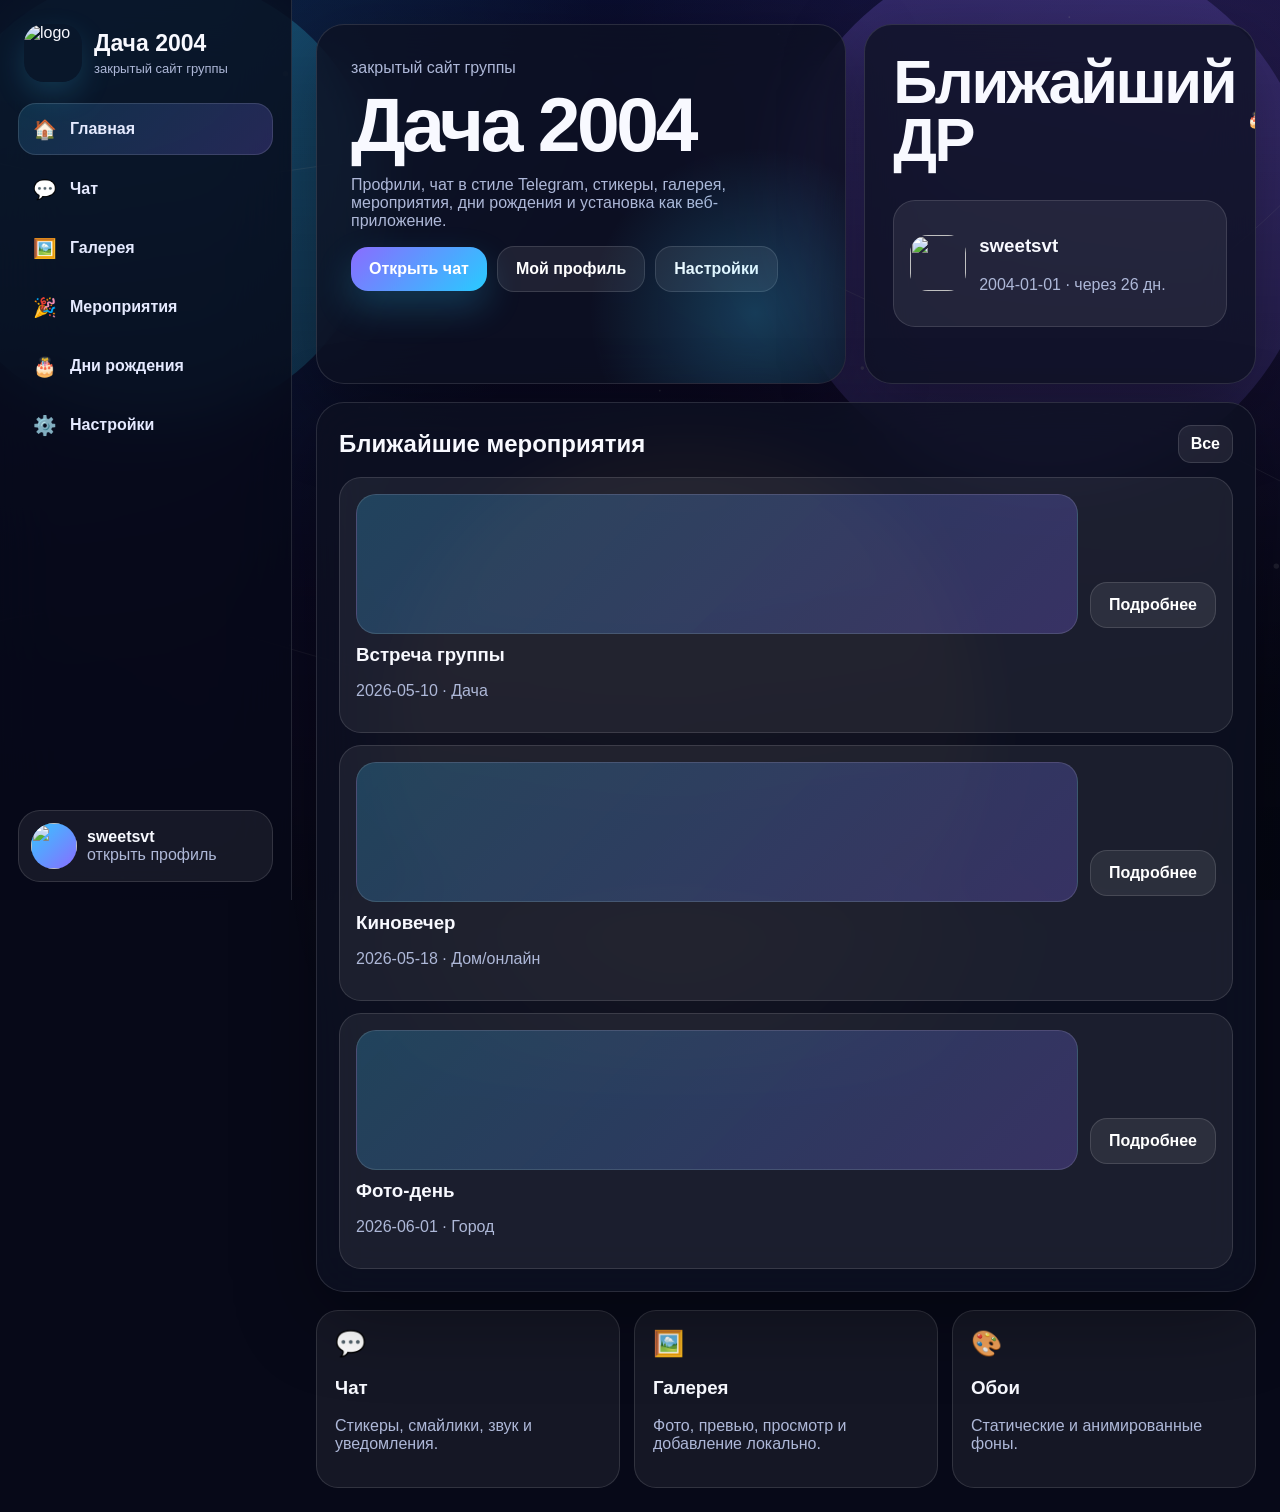
==== index.html @ 04b98eeb "Add files via upload" ====
<!doctype html><html lang="ru"><head><meta charset="utf-8"><meta name="viewport" content="width=device-width,initial-scale=1"><title>Главная — Дача 2004</title><link rel="manifest" href="manifest.webmanifest"><link rel="stylesheet" href="assets/css/style.css"><link rel="icon" href="assets/img/logo.png"></head><body><script src="assets/js/app.js"></script><script>mount('home',`<section class="hero"><div class="card hero-main"><div class="muted">закрытый сайт группы</div><h2>Дача 2004</h2><p class="muted">Профили, чат в стиле Telegram, стикеры, галерея, мероприятия, дни рождения и установка как веб-приложение.</p><div class="row"><a class="btn" href="chat.html">Открыть чат</a><a class="btn ghost" href="profile.html">Мой профиль</a><a class="btn ghost" href="settings.html">Настройки</a></div></div><div class="card birthday-card"><div class="section-title"><h2>Ближайший ДР</h2><span>🎂</span></div><div id="bd"></div></div></section><section class="card section"><div class="section-title"><h2>Ближайшие мероприятия</h2><a class="btn ghost small" href="events.html">Все</a></div><div id="evs" class="event-list"></div></section><section class="grid"><a class="tile" href="chat.html"><div class="icon">💬</div><h3>Чат</h3><p class="muted">Стикеры, смайлики, звук и уведомления.</p></a><a class="tile" href="gallery.html"><div class="icon">🖼️</div><h3>Галерея</h3><p class="muted">Фото, превью, просмотр и добавление локально.</p></a><a class="tile" href="settings.html"><div class="icon">🎨</div><h3>Обои</h3><p class="muted">Статические и анимированные фоны.</p></a></section><div id="modal" class="modal"><div class="card modal-card" id="modalBody"></div></div>`);let b=nearestBirthday();let u=users()[b?.login]||{};$('#bd').innerHTML=b?`<a class="bd-user" href="profile.html"><img src="${avatar(u)}"><div><h3>${b.name}</h3><p class="muted">${b.date} · через ${b.days} дн.</p></div></a>`:'<p class="muted">Нет данных</p>';$('#evs').innerHTML=events().slice(0,3).map((e,i)=>`<div class="event"><div><div class="event-cover" style="--wall:url('assets/img/wallpapers/${e.cover||'cosmos.svg'}')"></div><h3>${e.title}</h3><p class="muted">${e.date} · ${e.place}</p></div><button class="btn ghost" onclick="showEvent(${i})">Подробнее</button></div>`).join('')</script></body></html>
---- assets/css/style.css ----
:root{--panel:rgba(13,17,34,.78);--panel2:rgba(25,29,53,.82);--line:rgba(255,255,255,.12);--text:#f8f9ff;--muted:#aeb8d8;--accent:#35c7ff;--accent2:#8a6cff;--good:#56f5c2;--wall:url('../img/wallpapers/cosmos.svg')}*{box-sizing:border-box}html{scroll-behavior:smooth}body{margin:0;min-height:100dvh;font-family:Inter,Segoe UI,Arial,sans-serif;color:var(--text);background:#070918;overflow-x:hidden}body.no-scroll{overflow:hidden}a{color:inherit;text-decoration:none}button,input,textarea,select{font:inherit}.bg{position:fixed;inset:0;background-image:var(--wall);background-size:cover;background-position:center;z-index:-3;transition:.35s}.bg:after{content:"";position:absolute;inset:0;background:linear-gradient(180deg,rgba(5,7,18,.48),rgba(5,7,18,.88));backdrop-filter:blur(var(--blur,0px))}.bg.animated:before{content:"";position:absolute;inset:-20%;background:radial-gradient(circle at 15% 20%,rgba(53,199,255,.32),transparent 32%),radial-gradient(circle at 82% 22%,rgba(138,108,255,.34),transparent 34%),radial-gradient(circle at 52% 82%,rgba(255,179,87,.18),transparent 28%);animation:wallmove 15s ease-in-out infinite alternate}@keyframes wallmove{to{transform:translate(4%,-3%) scale(1.08)}}.shell{display:grid;grid-template-columns:292px 1fr;min-height:100dvh}.side{position:sticky;top:0;height:100dvh;padding:18px;background:rgba(7,10,25,.78);border-right:1px solid var(--line);backdrop-filter:blur(28px);display:flex;flex-direction:column;gap:16px;z-index:20}.brand{display:flex;align-items:center;gap:12px;border-radius:22px;padding:6px}.brand img{width:58px;height:58px;border-radius:20px;object-fit:cover;box-shadow:0 12px 30px rgba(53,199,255,.18)}.brand h1{font-size:23px;margin:0}.brand p{font-size:13px;margin:4px 0 0;color:var(--muted)}.nav{display:grid;gap:7px}.nav a{display:flex;align-items:center;gap:12px;padding:13px 14px;border-radius:18px;color:#e5eaff;font-weight:750;transition:.18s}.nav a:hover,.nav .active{background:linear-gradient(135deg,rgba(53,199,255,.15),rgba(138,108,255,.22));box-shadow:inset 0 0 0 1px var(--line);transform:translateY(-1px)}.ico{width:26px;height:26px;display:grid;place-items:center;font-size:19px}.user-mini{margin-top:auto;display:flex;align-items:center;gap:10px;padding:12px;border-radius:22px;background:rgba(255,255,255,.065);border:1px solid var(--line)}.ava{width:46px;height:46px;border-radius:50%;object-fit:cover;background:linear-gradient(135deg,var(--accent),var(--accent2));display:block}.main{min-width:0;padding:24px}.card{background:var(--panel);border:1px solid var(--line);border-radius:28px;box-shadow:0 24px 80px rgba(0,0,0,.34);backdrop-filter:blur(24px)}.section{padding:22px;margin-bottom:18px}.muted{color:var(--muted)}.row{display:flex;align-items:center;gap:10px;flex-wrap:wrap}.btn{border:0;border-radius:17px;padding:13px 18px;color:white;font-weight:900;cursor:pointer;background:linear-gradient(135deg,var(--accent2),#28cbff);box-shadow:0 16px 36px rgba(40,203,255,.22);transition:.16s}.btn:hover{transform:translateY(-1px);filter:brightness(1.08)}.btn.ghost,.round{background:rgba(255,255,255,.08);border:1px solid var(--line);box-shadow:none}.btn.small{padding:9px 12px;border-radius:13px}.input,textarea,select{width:100%;padding:14px;border-radius:16px;border:1px solid var(--line);background:rgba(3,6,17,.62);color:#fff;outline:0}.form{display:grid;gap:12px}.section-title{display:flex;align-items:center;justify-content:space-between;gap:12px;margin-bottom:14px}.section-title h2{margin:0}.hero{display:grid;grid-template-columns:1.15fr .85fr;gap:18px;margin-bottom:18px}.hero-main{position:relative;min-height:360px;padding:34px;overflow:hidden}.hero-main:before{content:"";position:absolute;right:-90px;bottom:-110px;width:360px;height:360px;background:radial-gradient(circle,rgba(53,199,255,.24),transparent 65%);pointer-events:none}.hero h2{font-size:clamp(42px,6vw,84px);line-height:.92;margin:12px 0;letter-spacing:-.045em}.hero p{max-width:700px}.birthday-card{padding:28px;overflow:hidden}.birthday-card h2{font-size:clamp(34px,4.8vw,64px);line-height:.95;margin:0 0 16px;letter-spacing:-.04em}.bd-user{display:flex;align-items:center;gap:13px;padding:16px;border-radius:22px;background:rgba(255,255,255,.07);border:1px solid var(--line)}.bd-user img{width:56px;height:56px;border-radius:18px;object-fit:cover}.grid{display:grid;grid-template-columns:repeat(3,minmax(0,1fr));gap:14px}.tile{padding:18px;border-radius:22px;background:rgba(255,255,255,.06);border:1px solid var(--line);min-height:126px}.tile .icon{font-size:25px;margin-bottom:12px}.event-list{display:grid;gap:12px}.event{display:grid;grid-template-columns:1fr auto;gap:12px;align-items:center;padding:16px;border-radius:22px;background:rgba(255,255,255,.065);border:1px solid var(--line)}.event h3{margin:0 0 8px}.event-cover{height:140px;border-radius:20px;background:linear-gradient(135deg,rgba(53,199,255,.22),rgba(138,108,255,.26)),var(--wall);background-size:cover;background-position:center;border:1px solid var(--line);margin-bottom:10px}.login{min-height:100dvh;display:grid;place-items:center;padding:20px}.login-card{width:min(440px,100%);padding:28px}.login-logo{width:82px;height:82px;border-radius:26px;display:block;margin:0 auto 12px}.chat-wrap{height:calc(100dvh - 48px);display:grid;grid-template-columns:minmax(0,1fr) 310px;overflow:hidden}.chat-main{display:flex;flex-direction:column;min-width:0}.chat-head{padding:14px 16px;border-bottom:1px solid var(--line);display:flex;align-items:center;justify-content:space-between;gap:10px}.chat-title{display:flex;align-items:center;gap:12px}.chat-title img{width:48px;height:48px;border-radius:50%;object-fit:cover}.messages{flex:1;overflow:auto;padding:18px;display:flex;flex-direction:column;gap:9px;background:linear-gradient(180deg,rgba(5,9,22,.38),rgba(5,8,21,.66))}.msg{max-width:min(620px,76%);padding:9px 12px;border-radius:18px 18px 18px 6px;background:rgba(255,255,255,.08);border:1px solid rgba(255,255,255,.08);align-self:flex-start;word-break:break-word;box-shadow:0 10px 24px rgba(0,0,0,.12)}.msg.me{align-self:flex-end;border-radius:18px 18px 6px 18px;background:linear-gradient(135deg,#6958d8,#218fc7)}.msg-top{font-size:12px;opacity:.82;font-weight:900;margin-bottom:3px;display:flex;gap:8px;align-items:center}.msg-text{white-space:pre-wrap}.msg.sticker-msg{background:transparent;border:0;box-shadow:none;padding:4px}.msg.sticker-msg.me{background:transparent}.sticker{font-size:68px;line-height:1.05;text-shadow:0 12px 30px rgba(0,0,0,.35)}.compose{padding:12px 14px;border-top:1px solid var(--line);display:grid;grid-template-columns:48px 1fr 48px;gap:10px;align-items:end;position:relative}.compose textarea{min-height:48px;max-height:130px;resize:none;border-radius:18px}.round{width:48px;height:48px;border-radius:17px;color:#fff;cursor:pointer;display:grid;place-items:center}.picker{display:none;position:absolute;left:14px;bottom:74px;width:min(470px,calc(100vw - 32px));padding:14px;border-radius:24px;background:rgba(13,17,35,.98);border:1px solid var(--line);box-shadow:0 26px 80px rgba(0,0,0,.55);z-index:10}.picker.open{display:block}.tabs{display:flex;gap:8px;margin-bottom:10px}.tab{padding:8px 10px;border-radius:12px;background:rgba(255,255,255,.07);border:1px solid var(--line);cursor:pointer;font-weight:800}.emoji-grid,.sticker-grid{display:grid;gap:7px}.emoji-grid{grid-template-columns:repeat(9,1fr)}.sticker-grid{grid-template-columns:repeat(6,1fr)}.emoji-grid button,.sticker-grid button{border:0;border-radius:13px;background:rgba(255,255,255,.08);padding:8px;cursor:pointer}.emoji-grid button{font-size:25px}.sticker-grid button{font-size:41px}.chat-side{padding:16px;border-left:1px solid var(--line);background:rgba(255,255,255,.035);overflow:auto}.chat-side .mini{display:flex;gap:10px;align-items:center;padding:10px;border-radius:16px;background:rgba(255,255,255,.05);margin-bottom:8px}.gallery-tools{display:flex;gap:10px;flex-wrap:wrap;margin-bottom:14px}.gallery{display:grid;grid-template-columns:repeat(auto-fill,minmax(190px,1fr));gap:14px}.photo{aspect-ratio:1.18;border-radius:22px;overflow:hidden;position:relative;background:linear-gradient(135deg,#35c7ff66,#8a6cff66);border:1px solid var(--line);cursor:pointer;transition:.18s}.photo:hover{transform:translateY(-3px);box-shadow:0 18px 42px rgba(0,0,0,.26)}.photo img{width:100%;height:100%;object-fit:cover}.photo span{position:absolute;left:10px;right:10px;bottom:10px;background:rgba(0,0,0,.45);padding:9px;border-radius:13px;font-weight:900}.profile{display:grid;grid-template-columns:330px 1fr;gap:18px}.big-avatar{width:200px;height:200px;border-radius:46px;object-fit:cover;background:linear-gradient(135deg,var(--accent),var(--accent2));display:block;margin:auto}.avatar-editor{display:grid;place-items:center;gap:10px}.avatar-stage{width:220px;height:220px;border-radius:50%;overflow:hidden;border:1px solid var(--line);background:rgba(255,255,255,.06);display:grid;place-items:center}.avatar-stage img{width:100%;height:100%;object-fit:cover;transform:scale(var(--zoom,1)) rotate(var(--rot,0deg))}.wall-grid{display:grid;grid-template-columns:repeat(auto-fill,minmax(178px,1fr));gap:12px}.wall{height:124px;border-radius:20px;background-size:cover;background-position:center;border:1px solid var(--line);cursor:pointer;position:relative;overflow:hidden}.wall:after{content:"";position:absolute;inset:0;background:linear-gradient(180deg,transparent,rgba(0,0,0,.45))}.wall b{position:absolute;left:10px;bottom:10px;z-index:1;background:rgba(0,0,0,.32);padding:7px 9px;border-radius:12px}.modal,.intro{position:fixed;inset:0;display:none;z-index:80;padding:18px;background:rgba(0,0,0,.76);place-items:center}.modal.show,.intro.show{display:grid}.modal-card{width:min(760px,100%);max-height:88dvh;overflow:auto;padding:22px}.intro{background:#000;z-index:100}.intro-box{width:min(96vw,1280px);height:min(92dvh,720px);background:#000;border-radius:22px;overflow:hidden;border:1px solid rgba(255,255,255,.18);display:grid;place-items:center}.intro video{display:block;width:100%;height:100%;object-fit:contain;background:#000}.skip{position:fixed;right:22px;bottom:22px;z-index:110}.mobile-top{display:none}@media(max-width:980px){.shell{grid-template-columns:1fr}.side{position:fixed;left:10px;right:10px;bottom:10px;top:auto;height:auto;z-index:50;border:1px solid var(--line);border-radius:24px;padding:8px}.side .brand,.user-mini{display:none}.nav{display:flex;justify-content:space-around}.nav a{padding:12px}.nav span:last-child{display:none}.main{padding:14px 14px 96px}.hero,.profile,.chat-wrap{grid-template-columns:1fr}.grid{grid-template-columns:1fr}.chat-side{display:none}.chat-wrap{height:calc(100dvh - 110px)}.msg{max-width:88%}.mobile-top{display:flex;align-items:center;justify-content:space-between;margin-bottom:12px}.event{grid-template-columns:1fr}.birthday-card h2{font-size:42px}}@media(max-width:560px){.main{padding-left:10px;padding-right:10px}.section{padding:16px}.hero-main{padding:24px;min-height:auto}.gallery{grid-template-columns:repeat(2,minmax(0,1fr))}.emoji-grid{grid-template-columns:repeat(6,1fr)}.sticker-grid{grid-template-columns:repeat(4,1fr)}.compose{grid-template-columns:44px 1fr 44px}.round{width:44px;height:44px}.hero h2{font-size:44px}.big-avatar{width:156px;height:156px;border-radius:36px}.avatar-stage{width:180px;height:180px}}

/* v6 mobile chat + true fullscreen intro fixes */
.intro{padding:0 !important;background:#000 !important;place-items:stretch !important;}
.intro-box{width:100vw !important;height:100dvh !important;max-width:none !important;max-height:none !important;border-radius:0 !important;border:0 !important;background:#000 !important;overflow:hidden !important;}
.intro video{width:100vw !important;height:100dvh !important;object-fit:contain !important;object-position:center center !important;background:#000 !important;}
.skip{right:calc(16px + env(safe-area-inset-right)) !important;bottom:calc(16px + env(safe-area-inset-bottom)) !important;}
@media(max-width:980px){body.chat-page{height:100dvh;overflow:hidden;}body.chat-page .shell{display:block;min-height:100dvh;}body.chat-page .side{display:none !important;}body.chat-page .main{height:100dvh;padding:8px 8px calc(8px + env(safe-area-inset-bottom)) !important;overflow:hidden;}body.chat-page .mobile-top{display:none !important;}body.chat-page .chat-wrap{height:calc(100dvh - 16px - env(safe-area-inset-bottom)) !important;grid-template-columns:1fr;border-radius:22px;}body.chat-page .chat-head{padding:10px 12px;min-height:64px;}body.chat-page .chat-title img{width:42px;height:42px;}body.chat-page .chat-title h2{font-size:18px !important;}body.chat-page .chat-head .muted{font-size:12px;}body.chat-page .chat-head .btn{padding:8px 10px;font-size:12px;}body.chat-page .messages{padding:12px 10px 8px;gap:8px;}body.chat-page .msg{max-width:86%;font-size:15px;}body.chat-page .compose{grid-template-columns:44px minmax(0,1fr) 44px;gap:8px;padding:8px 8px calc(8px + env(safe-area-inset-bottom));background:rgba(8,11,25,.96);position:sticky;bottom:0;z-index:25;align-items:end;}body.chat-page .compose textarea{min-height:44px;max-height:108px;font-size:16px;line-height:1.35;padding:12px 14px;}body.chat-page .round{width:44px;height:44px;border-radius:15px;flex:0 0 auto;}body.chat-page .picker{left:8px;right:8px;bottom:calc(64px + env(safe-area-inset-bottom));width:auto;max-height:48dvh;overflow:auto;}}
@media(max-width:420px){body.chat-page .chat-head .muted{display:none;}body.chat-page .chat-title h2{font-size:17px !important;}body.chat-page .chat-head .btn{font-size:0;width:42px;height:42px;border-radius:14px;padding:0;}body.chat-page .chat-head .btn:after{content:'🗑️';font-size:18px;}}

/* v8 REAL chat scroll fix */
body.chat-page,
body.chat-page .shell,
body.chat-page .main{min-height:100dvh;}
body.chat-page .main{display:flex;flex-direction:column;min-height:0;}
body.chat-page .chat-wrap{min-height:0 !important;}
body.chat-page .chat-main{min-height:0 !important;height:100% !important;overflow:hidden !important;}
body.chat-page .chat-head,
body.chat-page .compose{flex:0 0 auto !important;}
body.chat-page .messages{flex:1 1 auto !important;min-height:0 !important;overflow-y:scroll !important;overflow-x:hidden !important;-webkit-overflow-scrolling:touch !important;overscroll-behavior:contain !important;touch-action:pan-y !important;scrollbar-width:thin;}
@media(min-width:981px){body.chat-page{overflow:hidden !important;}body.chat-page .main{height:100dvh !important;padding:12px !important;}body.chat-page .chat-wrap{height:calc(100dvh - 24px) !important;}}
@media(max-width:980px){body.chat-page .chat-main{min-height:0 !important;}body.chat-page .messages{min-height:0 !important;overflow-y:scroll !important;padding-bottom:12px !important;}body.chat-page .compose{position:relative !important;bottom:auto !important;}}

/* GitHub Pages demo final fixes */
.login-card{width:min(430px,calc(100vw - 28px));}
body.chat-page .messages{height:auto !important;max-height:none !important;overflow-y:auto !important;touch-action:auto !important;}
body.chat-page .chat-wrap{display:grid !important;}
body.chat-page .chat-main{display:flex !important;flex-direction:column !important;}
body.chat-page .compose textarea{resize:none;}
.intro video::-webkit-media-controls{display:none !important;}
.intro video::-webkit-media-controls-enclosure{display:none !important;}
@media(max-width:560px){.brand h1{font-size:20px}.brand p{font-size:12px}.chat-wrap{border-radius:18px}.msg{word-break:break-word}}
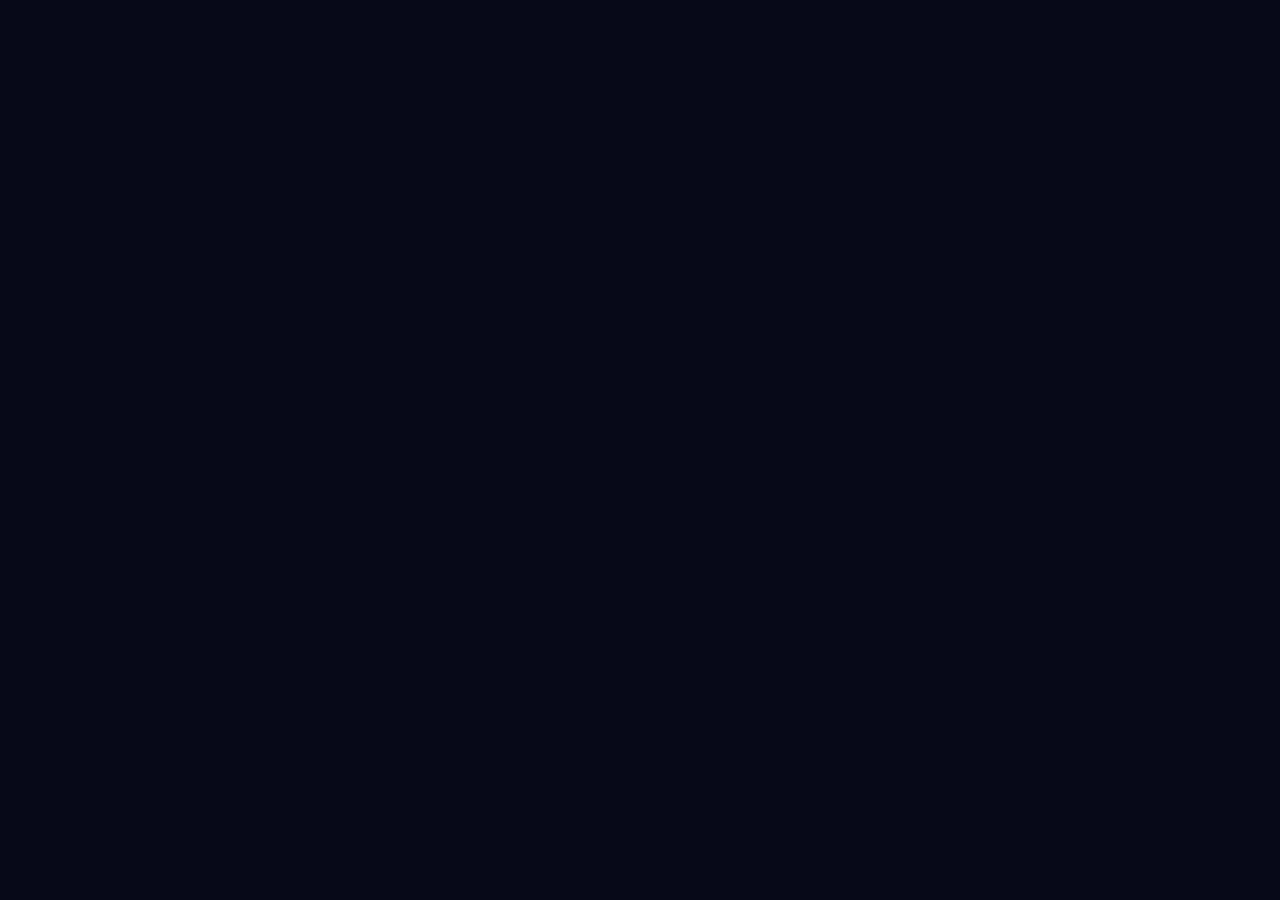
==== commit 502abe98: "Add files via upload" ====
--- a/index.html
+++ b/index.html
@@ -1 +1 @@
-<!doctype html><html lang="ru"><head><meta charset="utf-8"><meta name="viewport" content="width=device-width,initial-scale=1"><title>Главная — Дача 2004</title><link rel="manifest" href="manifest.webmanifest"><link rel="stylesheet" href="assets/css/style.css"><link rel="icon" href="assets/img/logo.png"></head><body><script src="assets/js/app.js"></script><script>mount('home',`<section class="hero"><div class="card hero-main"><div class="muted">закрытый сайт группы</div><h2>Дача 2004</h2><p class="muted">Профили, чат в стиле Telegram, стикеры, галерея, мероприятия, дни рождения и установка как веб-приложение.</p><div class="row"><a class="btn" href="chat.html">Открыть чат</a><a class="btn ghost" href="profile.html">Мой профиль</a><a class="btn ghost" href="settings.html">Настройки</a></div></div><div class="card birthday-card"><div class="section-title"><h2>Ближайший ДР</h2><span>🎂</span></div><div id="bd"></div></div></section><section class="card section"><div class="section-title"><h2>Ближайшие мероприятия</h2><a class="btn ghost small" href="events.html">Все</a></div><div id="evs" class="event-list"></div></section><section class="grid"><a class="tile" href="chat.html"><div class="icon">💬</div><h3>Чат</h3><p class="muted">Стикеры, смайлики, звук и уведомления.</p></a><a class="tile" href="gallery.html"><div class="icon">🖼️</div><h3>Галерея</h3><p class="muted">Фото, превью, просмотр и добавление локально.</p></a><a class="tile" href="settings.html"><div class="icon">🎨</div><h3>Обои</h3><p class="muted">Статические и анимированные фоны.</p></a></section><div id="modal" class="modal"><div class="card modal-card" id="modalBody"></div></div>`);let b=nearestBirthday();let u=users()[b?.login]||{};$('#bd').innerHTML=b?`<a class="bd-user" href="profile.html"><img src="${avatar(u)}"><div><h3>${b.name}</h3><p class="muted">${b.date} · через ${b.days} дн.</p></div></a>`:'<p class="muted">Нет данных</p>';$('#evs').innerHTML=events().slice(0,3).map((e,i)=>`<div class="event"><div><div class="event-cover" style="--wall:url('assets/img/wallpapers/${e.cover||'cosmos.svg'}')"></div><h3>${e.title}</h3><p class="muted">${e.date} · ${e.place}</p></div><button class="btn ghost" onclick="showEvent(${i})">Подробнее</button></div>`).join('')</script></body></html>
+<!doctype html><html lang="ru"><head><meta charset="utf-8"><meta name="viewport" content="width=device-width,initial-scale=1,viewport-fit=cover"><title>Дача 2004</title><link rel="manifest" href="manifest.webmanifest"><link rel="stylesheet" href="assets/css/style.css"></head><body><main class="shell page"></main><script src="assets/js/app.js"></script></body></html>
